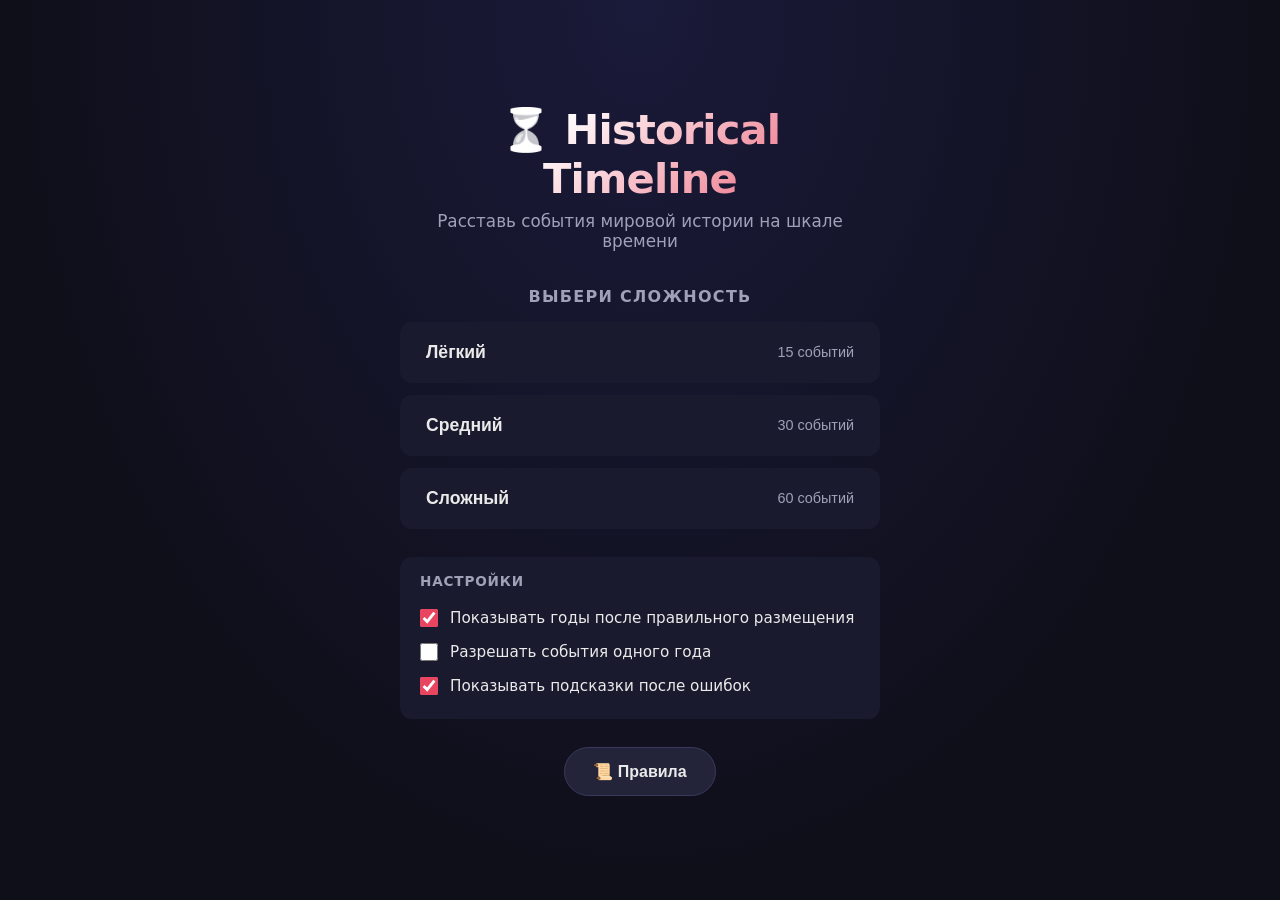
==== index.html @ 62ea7fa6 "Add quit-to-home button during game" ====
<!DOCTYPE html>
<html lang="ru">
<head>
  <meta charset="UTF-8" />
  <meta name="viewport" content="width=device-width, initial-scale=1.0, maximum-scale=1.0, user-scalable=no" />
  <title>Historical Timeline Challenge</title>
  <link rel="stylesheet" href="style.css" />
</head>
<body>
  <div id="app">
    <section id="start-screen" class="screen active">
      <div class="start-content">
        <h1 class="logo">⏳ Historical Timeline</h1>
        <p class="subtitle">Расставь события мировой истории на шкале времени</p>
        <div class="difficulty-select">
          <h2>Выбери сложность</h2>
          <div class="diff-buttons">
            <button class="diff-btn" data-count="15"><span class="diff-name">Лёгкий</span><span class="diff-count">15 событий</span></button>
            <button class="diff-btn" data-count="30"><span class="diff-name">Средний</span><span class="diff-count">30 событий</span></button>
            <button class="diff-btn" data-count="60"><span class="diff-name">Сложный</span><span class="diff-count">60 событий</span></button>
          </div>
        </div>
        <div class="settings-panel">
          <h3>Настройки</h3>
          <label class="setting-item"><input type="checkbox" id="setting-show-years" checked /><span>Показывать годы после правильного размещения</span></label>
          <label class="setting-item"><input type="checkbox" id="setting-allow-same-year" /><span>Разрешать события одного года</span></label>
          <label class="setting-item"><input type="checkbox" id="setting-show-tips" checked /><span>Показывать подсказки после ошибок</span></label>
        </div>
        <button id="btn-rules" class="btn-secondary">📜 Правила</button>
      </div>
    </section>

    <div id="tutorial-modal" class="modal tutorial-modal hidden">
      <div class="modal-content tutorial-modal-content">
        <h2 id="tutorial-title">Как играть</h2>
        <p id="tutorial-text">События нужно размещать на шкале относительно уже стоящих меток — левее (раньше) или правее (позже).</p>
        <p class="tut-hint" id="tutorial-hint">Сначала поставь точку отсчёта: «Рождение Христа» (год 0). Кликни по шкале или перетащи карточку.</p>
        <button id="btn-tutorial-ok" class="btn-primary">Понятно</button>
      </div>
    </div>

    <div id="rules-modal" class="modal hidden">
      <div class="modal-content">
        <h2>Правила игры</h2>
        <ol>
          <li>На шкале изначально стоит только <strong>0</strong> — рождение Христа (1 н.э.).</li>
          <li>Тебе дают события по одному. Размести каждое <strong>между</strong> уже существующими метками (или за крайними).</li>
          <li>Если год события действительно находится между соседями — оно закрепляется. Иначе — сгорает.</li>
          <li>Чем больше правильных событий, тем уже промежутки и сложнее попадать.</li>
          <li>В конце — статистика, очки и анализ сильных/слабых сторон.</li>
        </ol>
        <p class="tip">Совет: используй drag-and-drop или кликай по промежуткам на шкале.</p>
        <button id="btn-close-rules" class="btn-primary">Понятно</button>
      </div>
    </div>

    <section id="game-screen" class="screen">
      <header class="game-header">
        <button id="btn-quit" class="btn-quit" title="На главную" aria-label="На главную">← Главная</button>
        <div class="progress-info">
          <span id="progress-text">0 / 15</span>
          <div class="progress-bar"><div id="progress-fill"></div></div>
        </div>
        <div class="stats-mini">
          <span id="correct-count">✅ 0</span>
          <span id="streak-count">🔥 0</span>
          <span id="score-count">⭐ 0</span>
        </div>
      </header>
      <div class="timeline-wrapper">
        <div id="timeline" class="timeline"></div>
      </div>
      <div id="tip-toast" class="tip-toast hidden">
        <div class="tip-toast-inner">
          <img id="tip-image" class="tip-toast-image hidden" alt="" />
          <div class="tip-toast-body">
            <div class="tip-toast-year" id="tip-year"></div>
            <div class="tip-toast-title" id="tip-title"></div>
            <div class="tip-toast-text" id="tip-text"></div>
          </div>
        </div>
      </div>
      <div class="event-area">
        <div id="current-event" class="event-card">
          <div class="event-category" id="event-category"></div>
          <h2 id="event-title"></h2>
          <p id="event-desc"></p>
        </div>
        <div class="event-actions">
          <button id="btn-skip" class="btn-secondary">Пропустить (сгорит)</button>
        </div>
        <p class="hint" id="place-hint">Кликни по промежутку на шкале · на телефоне удерживай карточку, чтобы перетащить</p>
      </div>
    </section>

    <section id="result-screen" class="screen">
      <div class="result-content">
        <div id="victory-banner" class="victory-banner">
          <div class="banner-glow"></div>
          <h1 id="result-title">Отличная игра!</h1>
          <div class="big-score">
            <span id="final-score">0</span>
            <span class="score-label">очков</span>
          </div>
          <div class="accuracy-circle">
            <svg viewBox="0 0 100 100">
              <circle cx="50" cy="50" r="45" class="bg"></circle>
              <circle cx="50" cy="50" r="45" class="fg" id="accuracy-ring"></circle>
            </svg>
            <div class="accuracy-text">
              <span id="accuracy-percent">0%</span>
              <small>точность</small>
            </div>
          </div>
        </div>
        <div class="result-stats">
          <div class="stat-box"><span class="stat-value" id="stat-correct">0</span><span class="stat-label">правильно</span></div>
          <div class="stat-box"><span class="stat-value" id="stat-wrong">0</span><span class="stat-label">ошибок</span></div>
          <div class="stat-box"><span class="stat-value" id="stat-streak">0</span><span class="stat-label">макс. серия</span></div>
        </div>
        <div id="analysis-block" class="analysis-block hidden">
          <h3>📊 Твои сильные и слабые стороны</h3>
          <div id="analysis-content"></div>
        </div>
        <div class="result-timeline-section">
          <h3>Твоя шкала</h3>
          <div id="result-timeline" class="timeline result-mode"></div>
        </div>
        <div class="result-actions">
          <button id="btn-home" class="btn-secondary">🏠 На главную</button>
          <button id="btn-rematch" class="btn-primary">🔄 Реванш</button>
          <button id="btn-other-diff" class="btn-secondary">📶 Другая сложность</button>
        </div>
      </div>
    </section>
  </div>
  <script src="game.js"></script>
</body>
</html>
---- style.css ----
:root {
  --bg: #0f0f1a;
  --bg-card: #1a1a2e;
  --bg-elevated: #23233a;
  --accent: #e94560;
  --accent-glow: #ff6b81;
  --success: #00d68f;
  --warning: #ffaa00;
  --text: #eaeaea;
  --text-muted: #a0a0b8;
  --timeline-line: #3a3a5c;
  --marker: #4ecdc4;
  --zero: #e94560;
  --radius: 12px;
  --shadow: 0 8px 32px rgba(0,0,0,0.4);
  --font: 'Segoe UI', system-ui, -apple-system, sans-serif;
}
* { box-sizing: border-box; margin: 0; padding: 0; }
html, body { height: 100%; overflow: hidden; font-family: var(--font); background: var(--bg); color: var(--text); -webkit-tap-highlight-color: transparent; }
#app { height: 100%; display: flex; flex-direction: column; }
.screen { display: none; flex-direction: column; height: 100%; animation: fadeIn 0.35s ease; }
.screen.active { display: flex; }
@keyframes fadeIn { from { opacity: 0; transform: translateY(8px); } to { opacity: 1; transform: translateY(0); } }
#start-screen { justify-content: center; align-items: center; padding: 24px; background: radial-gradient(ellipse at top, #1a1a3a 0%, var(--bg) 70%); }
.start-content { max-width: 480px; width: 100%; text-align: center; }
.logo { font-size: clamp(1.8rem, 6vw, 2.6rem); font-weight: 800; letter-spacing: -0.02em; margin-bottom: 8px; background: linear-gradient(135deg, #fff 30%, var(--accent)); -webkit-background-clip: text; -webkit-text-fill-color: transparent; background-clip: text; }
.subtitle { color: var(--text-muted); margin-bottom: 36px; font-size: 1.05rem; }
.difficulty-select h2 { font-size: 1rem; font-weight: 600; color: var(--text-muted); margin-bottom: 16px; text-transform: uppercase; letter-spacing: 0.08em; }
.diff-buttons { display: flex; flex-direction: column; gap: 12px; margin-bottom: 28px; }
.diff-btn { background: var(--bg-card); border: 2px solid transparent; border-radius: var(--radius); padding: 18px 24px; color: var(--text); cursor: pointer; transition: all 0.2s; display: flex; justify-content: space-between; align-items: center; font-size: 1.1rem; }
.diff-btn:hover, .diff-btn:focus { border-color: var(--accent); background: var(--bg-elevated); transform: translateY(-2px); box-shadow: var(--shadow); }
.diff-btn .diff-name { font-weight: 700; }
.diff-btn .diff-count { color: var(--text-muted); font-size: 0.9rem; }
.settings-panel { background: var(--bg-card); border-radius: var(--radius); padding: 16px 20px; margin-bottom: 20px; text-align: left; }
.settings-panel h3 { font-size: 0.85rem; color: var(--text-muted); margin-bottom: 12px; text-transform: uppercase; letter-spacing: 0.06em; }
.setting-item { display: flex; align-items: center; gap: 12px; padding: 8px 0; cursor: pointer; font-size: 0.95rem; }
.setting-item input { width: 18px; height: 18px; accent-color: var(--accent); }
.btn-primary, .btn-secondary { border: none; border-radius: 50px; padding: 14px 28px; font-size: 1rem; font-weight: 600; cursor: pointer; transition: all 0.2s; }
.btn-primary { background: linear-gradient(135deg, var(--accent), var(--accent-glow)); color: white; box-shadow: 0 4px 20px rgba(233, 69, 96, 0.4); }
.btn-primary:hover { transform: translateY(-2px); box-shadow: 0 6px 28px rgba(233, 69, 96, 0.55); }
.btn-secondary { background: var(--bg-elevated); color: var(--text); border: 1px solid #3a3a5c; }
.btn-secondary:hover { background: #2a2a45; }
#btn-rules { margin-top: 8px; }
.modal { position: fixed; inset: 0; background: rgba(0,0,0,0.75); display: flex; align-items: center; justify-content: center; z-index: 100; padding: 20px; }
.modal.hidden { display: none; }
.modal-content { background: var(--bg-card); border-radius: 16px; padding: 28px; max-width: 420px; width: 100%; box-shadow: var(--shadow); }
.modal-content h2 { margin-bottom: 16px; }
.modal-content ol { padding-left: 20px; margin-bottom: 16px; line-height: 1.6; color: var(--text-muted); }
.modal-content li { margin-bottom: 8px; }
.modal-content .tip { font-size: 0.9rem; color: var(--marker); margin-bottom: 20px; }
#game-screen { background: var(--bg); }
.game-header { display: flex; justify-content: space-between; align-items: center; padding: 12px 16px; background: var(--bg-card); border-bottom: 1px solid #2a2a45; flex-shrink: 0; gap: 12px; }
.progress-info { flex: 1; }
#progress-text { font-size: 0.85rem; color: var(--text-muted); }
.progress-bar { height: 6px; background: #2a2a45; border-radius: 3px; margin-top: 6px; overflow: hidden; }
#progress-fill { height: 100%; background: linear-gradient(90deg, var(--accent), var(--accent-glow)); border-radius: 3px; width: 0%; transition: width 0.3s; }
.stats-mini { display: flex; gap: 12px; font-size: 0.9rem; white-space: nowrap; }
.timeline-wrapper { flex: 1; overflow-x: auto; overflow-y: hidden; padding: 40px 0 20px; position: relative; -webkit-overflow-scrolling: touch; }
.timeline { display: flex; align-items: flex-end; min-height: 160px; padding: 0 40px 50px; position: relative; min-width: 100%; }
.timeline::before { content: ''; position: absolute; left: 0; right: 0; bottom: 50px; height: 3px; background: var(--timeline-line); }
.marker { display: flex; flex-direction: column; align-items: center; min-width: 90px; position: relative; z-index: 2; flex-shrink: 0; }
.marker-dot { width: 16px; height: 16px; border-radius: 50%; background: var(--marker); border: 3px solid var(--bg); box-shadow: 0 0 0 2px var(--marker); margin-bottom: 8px; }
.marker.zero .marker-dot { background: var(--zero); box-shadow: 0 0 0 2px var(--zero); }
.marker-year { font-size: 0.75rem; font-weight: 700; color: var(--marker); margin-bottom: 4px; }
.marker.zero .marker-year { color: var(--zero); }
.marker-title { font-size: 0.7rem; color: var(--text-muted); text-align: center; max-width: 100px; line-height: 1.25; }
.gap { flex: 1; min-width: 48px; height: 80px; position: relative; cursor: pointer; flex-shrink: 0; }
.gap::after { content: ''; position: absolute; left: 50%; bottom: 0; transform: translateX(-50%); width: 28px; height: 28px; border: 2px dashed #4a4a6a; border-radius: 50%; transition: all 0.2s; }
.gap:hover::after, .gap.drag-over::after { border-color: var(--accent); background: rgba(233, 69, 96, 0.15); box-shadow: 0 0 20px rgba(233, 69, 96, 0.3); }
.gap.correct-flash::after { border-color: var(--success); background: rgba(0, 214, 143, 0.25); animation: pulse 0.4s; }
@keyframes pulse { 0%, 100% { transform: translateX(-50%) scale(1); } 50% { transform: translateX(-50%) scale(1.3); } }
.event-area { flex-shrink: 0; padding: 16px; background: var(--bg-card); border-top: 1px solid #2a2a45; display: flex; flex-direction: column; align-items: center; gap: 12px; }
.event-card { background: var(--bg-elevated); border-radius: var(--radius); padding: 20px 24px; max-width: 480px; width: 100%; box-shadow: var(--shadow); border: 1px solid #3a3a5c; cursor: grab; transition: transform 0.15s, box-shadow 0.15s; user-select: none; touch-action: none; }
.event-card:active, .event-card.dragging { cursor: grabbing; transform: scale(1.03); box-shadow: 0 12px 40px rgba(0,0,0,0.5); border-color: var(--accent); }
.event-card.burn { animation: burn 1.15s forwards; pointer-events: none; position: relative; overflow: visible; }
.event-card.burn .flames { position: absolute; inset: -30px -20px -10px -20px; pointer-events: none; z-index: 12; overflow: visible; }
.event-card.burn .flame-particle { position: absolute; bottom: 10%; font-size: 1.1rem; opacity: 0; animation: particleRise 1.1s ease-out forwards; filter: drop-shadow(0 0 4px #ff4500); }
@keyframes burn { 0% { opacity: 1; transform: scale(1) rotate(0deg); filter: none; box-shadow: 0 8px 32px rgba(0,0,0,0.4); } 20% { transform: scale(1.03) rotate(-0.5deg); filter: brightness(1.4) sepia(0.3) hue-rotate(-10deg); box-shadow: 0 0 25px rgba(255,80,0,0.5); } 45% { opacity: 0.85; transform: scale(1.06) rotate(1.5deg); filter: brightness(1.9) sepia(0.7) hue-rotate(-20deg) saturate(1.4); box-shadow: 0 0 45px rgba(255,50,0,0.85); } 75% { opacity: 0.4; transform: scale(0.9) rotate(-2deg) translateY(-20px); filter: brightness(2.4) sepia(1) hue-rotate(-30deg); box-shadow: 0 0 55px #ff3300; } 100% { opacity: 0; transform: scale(0.35) rotate(4deg) translateY(-90px); filter: brightness(3) sepia(1); box-shadow: none; } }
@keyframes particleRise { 0% { opacity: 0; transform: translateY(0) scale(0.4) rotate(0deg); } 15% { opacity: 1; transform: translateY(-10px) scale(1) rotate(-10deg); } 100% { opacity: 0; transform: translateY(-120px) scale(0.6) rotate(25deg); } }
.event-category { display: inline-block; font-size: 0.7rem; font-weight: 700; text-transform: uppercase; letter-spacing: 0.06em; padding: 3px 10px; border-radius: 20px; background: rgba(78, 205, 196, 0.15); color: var(--marker); margin-bottom: 10px; }
.event-card h2 { font-size: 1.15rem; margin-bottom: 8px; line-height: 1.3; }
.event-card p { font-size: 0.9rem; color: var(--text-muted); line-height: 1.45; }
.event-actions { display: flex; gap: 12px; }
.hint { font-size: 0.8rem; color: var(--text-muted); opacity: 0.7; }
#result-screen { overflow-y: auto; padding: 24px 16px 40px; background: radial-gradient(ellipse at top, #1a1a3a 0%, var(--bg) 60%); }
.result-content { max-width: 560px; margin: 0 auto; text-align: center; }
.victory-banner { position: relative; padding: 32px 20px; margin-bottom: 28px; }
.banner-glow { position: absolute; inset: -20px; background: radial-gradient(circle, rgba(233,69,96,0.15) 0%, transparent 70%); pointer-events: none; }
.big-score { font-size: 3.5rem; font-weight: 800; line-height: 1; margin: 12px 0; background: linear-gradient(135deg, #fff, var(--accent)); -webkit-background-clip: text; -webkit-text-fill-color: transparent; background-clip: text; }
.score-label { font-size: 1rem; color: var(--text-muted); display: block; margin-top: -4px; }
.accuracy-circle { width: 110px; height: 110px; margin: 20px auto; position: relative; }
.accuracy-circle svg { width: 100%; height: 100%; transform: rotate(-90deg); }
.accuracy-circle .bg { fill: none; stroke: #2a2a45; stroke-width: 8; }
.accuracy-circle .fg { fill: none; stroke: var(--success); stroke-width: 8; stroke-linecap: round; stroke-dasharray: 283; stroke-dashoffset: 283; transition: stroke-dashoffset 1s ease; }
.accuracy-text { position: absolute; inset: 0; display: flex; flex-direction: column; align-items: center; justify-content: center; }
.accuracy-text span { font-size: 1.4rem; font-weight: 700; }
.accuracy-text small { font-size: 0.7rem; color: var(--text-muted); }
.result-stats { display: flex; justify-content: center; gap: 24px; margin-bottom: 24px; }
.stat-box { background: var(--bg-card); border-radius: var(--radius); padding: 14px 20px; min-width: 90px; }
.stat-value { display: block; font-size: 1.6rem; font-weight: 700; }
.stat-label { font-size: 0.75rem; color: var(--text-muted); }
.analysis-block { background: var(--bg-card); border-radius: var(--radius); padding: 16px 20px; margin-bottom: 24px; text-align: left; }
.analysis-block h3 { margin-bottom: 12px; font-size: 1rem; }
.analysis-block.hidden { display: none; }
.analysis-item { padding: 8px 0; font-size: 0.95rem; line-height: 1.4; }
.analysis-item.strong { color: var(--success); }
.analysis-item.weak { color: var(--warning); }
.result-timeline-section { margin-bottom: 28px; }
.result-timeline-section h3 { margin-bottom: 12px; font-size: 1rem; color: var(--text-muted); }
.result-mode { overflow-x: auto; padding: 20px 40px 50px; background: var(--bg-card); border-radius: var(--radius); min-height: 140px; }
.result-mode::before { bottom: 50px; }
.result-actions { display: flex; gap: 12px; justify-content: center; flex-wrap: wrap; }
@media (max-width: 480px) { .logo { font-size: 1.7rem; } .diff-btn { padding: 14px 18px; } .event-card { padding: 16px; } .event-card h2 { font-size: 1.05rem; } .big-score { font-size: 2.8rem; } .marker { min-width: 72px; } .marker-title { max-width: 80px; font-size: 0.65rem; } }
.victory-banner.celebrate::before { content: '🎉'; position: absolute; font-size: 2rem; animation: confetti 1.5s ease-out forwards; left: 20%; top: 0; }
.victory-banner.celebrate::after { content: '✨'; position: absolute; font-size: 1.8rem; animation: confetti 1.8s ease-out 0.2s forwards; right: 20%; top: 10%; }
@keyframes confetti { 0% { opacity: 1; transform: translateY(0) rotate(0); } 100% { opacity: 0; transform: translateY(80px) rotate(40deg); } }

/* Tutorial modal */
.tutorial-modal .tutorial-modal-content { max-width: 380px; text-align: center; }
.tutorial-modal .tutorial-modal-content h2 { margin-bottom: 12px; font-size: 1.35rem; }
.tutorial-modal .tutorial-modal-content p { font-size: 0.95rem; line-height: 1.5; color: var(--text); margin-bottom: 10px; }
.tutorial-modal .tut-hint { color: var(--marker) !important; font-size: 0.88rem !important; margin-bottom: 20px !important; }
.tutorial-modal.success .modal-content { border-color: var(--success); box-shadow: 0 0 0 2px rgba(0,214,143,0.35); }

/* Tip toast */
.tip-toast.hidden { display: none; }
.tip-toast {
  position: fixed; left: 50%; bottom: 24%; transform: translateX(-50%) translateY(12px); z-index: 80;
  background: var(--bg-elevated); border: 1px solid #4a4a6a; border-left: 4px solid var(--warning);
  border-radius: 14px; padding: 0; max-width: min(440px, calc(100% - 20px)); width: max-content;
  box-shadow: 0 16px 48px rgba(0,0,0,0.6); animation: tipIn 0.3s ease forwards; pointer-events: none;
  overflow: hidden;
}
.tip-toast.show-out { animation: tipOut 0.35s ease forwards; }
.tip-toast-inner { display: flex; gap: 0; align-items: stretch; }
.tip-toast-image { width: 110px; min-width: 110px; object-fit: cover; display: block; background: #1a1a2e; }
.tip-toast-image.hidden { display: none; }
.tip-toast-body { padding: 14px 16px; flex: 1; min-width: 0; }
.tip-toast-year { font-weight: 800; font-size: 0.9rem; color: var(--warning); margin-bottom: 2px; letter-spacing: 0.02em; }
.tip-toast-title { font-weight: 700; font-size: 0.95rem; color: var(--text); margin-bottom: 6px; line-height: 1.3; }
.tip-toast-text { font-size: 0.86rem; color: var(--text-muted); line-height: 1.45; }
@keyframes tipIn { from { opacity: 0; transform: translateX(-50%) translateY(18px); } to { opacity: 1; transform: translateX(-50%) translateY(0); } }
@keyframes tipOut { from { opacity: 1; transform: translateX(-50%) translateY(0); } to { opacity: 0; transform: translateX(-50%) translateY(10px); } }
@media (max-width: 480px) {
  .tip-toast-inner { flex-direction: column; }
  .tip-toast-image { width: 100%; min-width: 0; height: 120px; }
}

/* Mobile long-press drag */
.drag-ghost {
  position: fixed; z-index: 100; pointer-events: none; opacity: 0.92;
  transform: scale(0.92) rotate(-2deg); box-shadow: 0 16px 48px rgba(0,0,0,0.6);
  border: 2px solid var(--accent) !important; max-width: 280px; width: 70vw;
  background: var(--bg-elevated); border-radius: var(--radius); padding: 14px 16px; color: var(--text);
}
.event-card.ready-to-drag { border-color: var(--accent); box-shadow: 0 0 0 3px rgba(233,69,96,0.35); transform: scale(1.02); }
.event-card.long-press-active { opacity: 0.55; }
.timeline-wrapper { position: relative; }
@media (max-width: 640px) {
  .hint { font-size: 0.75rem; text-align: center; padding: 0 8px; }
  .tip-toast { bottom: 32%; }
}
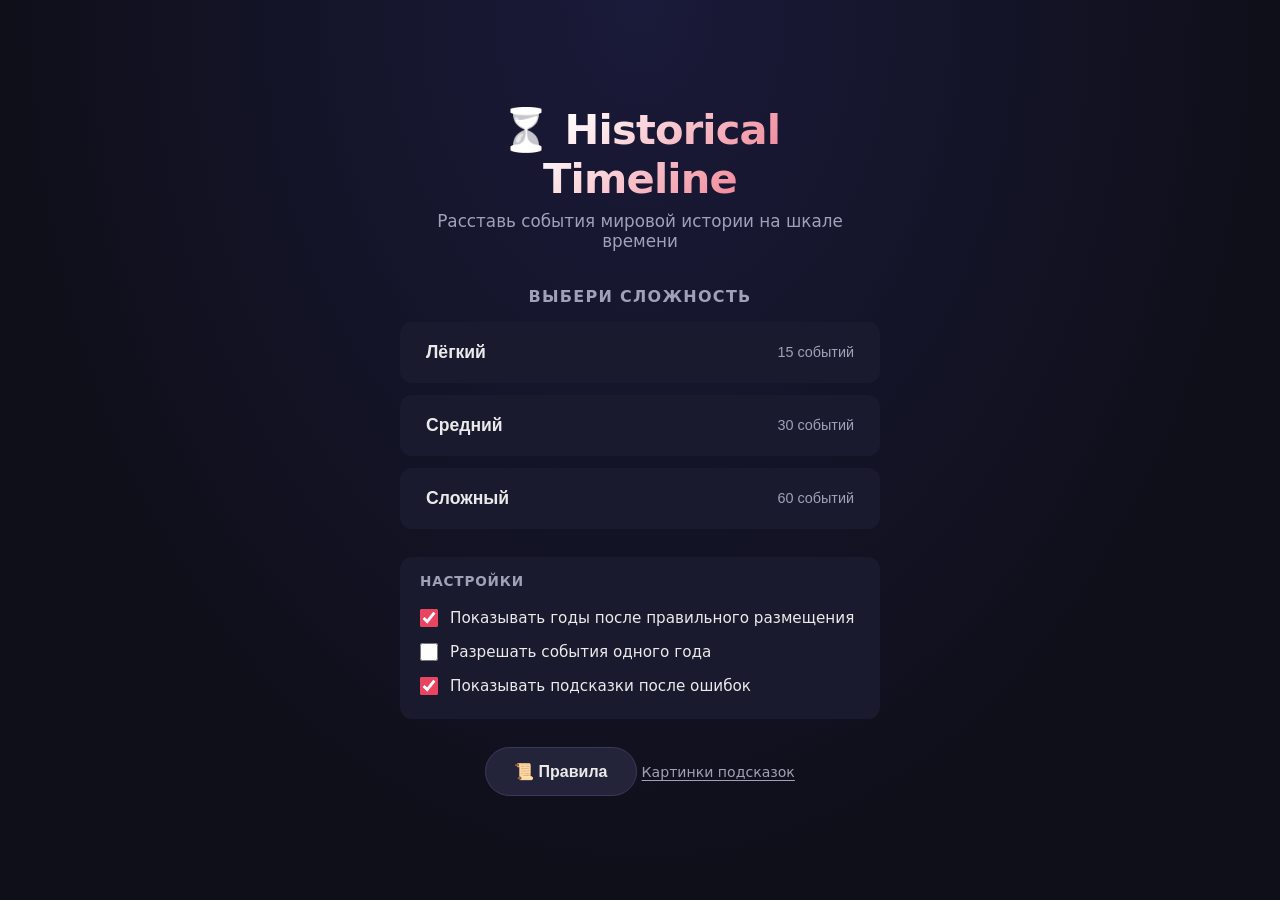
==== commit ab21eedd: "Give every tip its own local picture Stop using category fallbacks (the Earth photo on technology ca" ====
--- a/index.html
+++ b/index.html
@@ -5,6 +5,7 @@
   <meta name="viewport" content="width=device-width, initial-scale=1.0, maximum-scale=1.0, user-scalable=no" />
   <title>Historical Timeline Challenge</title>
   <link rel="stylesheet" href="style.css" />
+  <link rel="stylesheet" href="layout-fix.css" />
 </head>
 <body>
   <div id="app">
@@ -27,6 +28,7 @@
           <label class="setting-item"><input type="checkbox" id="setting-show-tips" checked /><span>Показывать подсказки после ошибок</span></label>
         </div>
         <button id="btn-rules" class="btn-secondary">📜 Правила</button>
+        <a class="gallery-link" href="gallery.html">Картинки подсказок</a>
       </div>
     </section>
 
@@ -77,11 +79,12 @@
             <div class="tip-toast-year" id="tip-year"></div>
             <div class="tip-toast-title" id="tip-title"></div>
             <div class="tip-toast-text" id="tip-text"></div>
+            <div class="tip-toast-dismiss">Нажми в любом месте, чтобы продолжить</div>
           </div>
         </div>
       </div>
-      <div class="event-area">
-        <div id="current-event" class="event-card">
+      <div class="event-area current-event-panel">
+        <div class="event-card" id="current-event">
           <div class="event-category" id="event-category"></div>
           <h2 id="event-title"></h2>
           <p id="event-desc"></p>
--- a/style.css
+++ b/style.css
@@ -49,7 +49,13 @@
 .modal-content li { margin-bottom: 8px; }
 .modal-content .tip { font-size: 0.9rem; color: var(--marker); margin-bottom: 20px; }
 #game-screen { background: var(--bg); }
-.game-header { display: flex; justify-content: space-between; align-items: center; padding: 12px 16px; background: var(--bg-card); border-bottom: 1px solid #2a2a45; flex-shrink: 0; gap: 12px; }
+.game-header { display: flex; justify-content: space-between; align-items: center; padding: 12px 16px; background: var(--bg-card); border-bottom: 1px solid #2a2a45; flex-shrink: 0; gap: 10px; }
+.btn-quit {
+  flex-shrink: 0; background: transparent; border: 1px solid #3a3a5c; color: var(--text-muted);
+  border-radius: 20px; padding: 6px 12px; font-size: 0.8rem; font-weight: 600; cursor: pointer;
+  transition: all 0.15s; white-space: nowrap;
+}
+.btn-quit:hover, .btn-quit:active { border-color: var(--accent); color: var(--text); background: rgba(233, 69, 96, 0.12); }
 .progress-info { flex: 1; }
 #progress-text { font-size: 0.85rem; color: var(--text-muted); }
 .progress-bar { height: 6px; background: #2a2a45; border-radius: 3px; margin-top: 6px; overflow: hidden; }
@@ -110,43 +116,38 @@
 .result-mode { overflow-x: auto; padding: 20px 40px 50px; background: var(--bg-card); border-radius: var(--radius); min-height: 140px; }
 .result-mode::before { bottom: 50px; }
 .result-actions { display: flex; gap: 12px; justify-content: center; flex-wrap: wrap; }
-@media (max-width: 480px) { .logo { font-size: 1.7rem; } .diff-btn { padding: 14px 18px; } .event-card { padding: 16px; } .event-card h2 { font-size: 1.05rem; } .big-score { font-size: 2.8rem; } .marker { min-width: 72px; } .marker-title { max-width: 80px; font-size: 0.65rem; } }
+@media (max-width: 480px) { .logo { font-size: 1.7rem; } .diff-btn { padding: 14px 18px; } .event-card { padding: 16px; } .event-card h2 { font-size: 1.05rem; } .big-score { font-size: 2.8rem; } .marker { min-width: 72px; } .marker-title { max-width: 80px; font-size: 0.65rem; } .btn-quit { padding: 6px 10px; font-size: 0.75rem; } }
 .victory-banner.celebrate::before { content: '🎉'; position: absolute; font-size: 2rem; animation: confetti 1.5s ease-out forwards; left: 20%; top: 0; }
 .victory-banner.celebrate::after { content: '✨'; position: absolute; font-size: 1.8rem; animation: confetti 1.8s ease-out 0.2s forwards; right: 20%; top: 10%; }
 @keyframes confetti { 0% { opacity: 1; transform: translateY(0) rotate(0); } 100% { opacity: 0; transform: translateY(80px) rotate(40deg); } }
-
-/* Tutorial modal */
 .tutorial-modal .tutorial-modal-content { max-width: 380px; text-align: center; }
 .tutorial-modal .tutorial-modal-content h2 { margin-bottom: 12px; font-size: 1.35rem; }
 .tutorial-modal .tutorial-modal-content p { font-size: 0.95rem; line-height: 1.5; color: var(--text); margin-bottom: 10px; }
 .tutorial-modal .tut-hint { color: var(--marker) !important; font-size: 0.88rem !important; margin-bottom: 20px !important; }
 .tutorial-modal.success .modal-content { border-color: var(--success); box-shadow: 0 0 0 2px rgba(0,214,143,0.35); }
-
-/* Tip toast */
 .tip-toast.hidden { display: none; }
 .tip-toast {
   position: fixed; left: 50%; bottom: 24%; transform: translateX(-50%) translateY(12px); z-index: 80;
   background: var(--bg-elevated); border: 1px solid #4a4a6a; border-left: 4px solid var(--warning);
   border-radius: 14px; padding: 0; max-width: min(440px, calc(100% - 20px)); width: max-content;
-  box-shadow: 0 16px 48px rgba(0,0,0,0.6); animation: tipIn 0.3s ease forwards; pointer-events: none;
+  box-shadow: 0 16px 48px rgba(0,0,0,0.6); animation: tipIn 0.3s ease forwards; pointer-events: auto; cursor: pointer;
   overflow: hidden;
 }
 .tip-toast.show-out { animation: tipOut 0.35s ease forwards; }
 .tip-toast-inner { display: flex; gap: 0; align-items: stretch; }
-.tip-toast-image { width: 110px; min-width: 110px; object-fit: cover; display: block; background: #1a1a2e; }
+.tip-toast-image { width: 120px; min-width: 120px; height: 120px; object-fit: contain; object-position: center; display: block; background: #f3efe6; box-sizing: border-box; padding: 6px; }
 .tip-toast-image.hidden { display: none; }
 .tip-toast-body { padding: 14px 16px; flex: 1; min-width: 0; }
 .tip-toast-year { font-weight: 800; font-size: 0.9rem; color: var(--warning); margin-bottom: 2px; letter-spacing: 0.02em; }
 .tip-toast-title { font-weight: 700; font-size: 0.95rem; color: var(--text); margin-bottom: 6px; line-height: 1.3; }
 .tip-toast-text { font-size: 0.86rem; color: var(--text-muted); line-height: 1.45; }
+.tip-toast-dismiss { margin-top: 10px; font-size: 0.75rem; color: var(--text-muted); opacity: 0.65; font-style: italic; }
 @keyframes tipIn { from { opacity: 0; transform: translateX(-50%) translateY(18px); } to { opacity: 1; transform: translateX(-50%) translateY(0); } }
 @keyframes tipOut { from { opacity: 1; transform: translateX(-50%) translateY(0); } to { opacity: 0; transform: translateX(-50%) translateY(10px); } }
 @media (max-width: 480px) {
   .tip-toast-inner { flex-direction: column; }
-  .tip-toast-image { width: 100%; min-width: 0; height: 120px; }
+  .tip-toast-image { width: 100%; min-width: 0; height: 160px; }
 }
-
-/* Mobile long-press drag */
 .drag-ghost {
   position: fixed; z-index: 100; pointer-events: none; opacity: 0.92;
   transform: scale(0.92) rotate(-2deg); box-shadow: 0 16px 48px rgba(0,0,0,0.6);
@@ -160,3 +161,6 @@
   .hint { font-size: 0.75rem; text-align: center; padding: 0 8px; }
   .tip-toast { bottom: 32%; }
 }
+
+.gallery-link { display: inline-block; margin-top: 16px; color: var(--text-muted); font-size: 0.88rem; text-decoration: underline; text-underline-offset: 3px; }
+.gallery-link:hover { color: var(--text); }
--- a/layout-fix.css
+++ b/layout-fix.css
@@ -0,0 +1,19 @@
+/* Fix: center event card panel during gameplay */
+.event-area, .current-event-panel {
+  flex-shrink: 0 !important;
+  width: 100% !important;
+  padding: 16px !important;
+  background: var(--bg-card) !important;
+  border-top: 1px solid #2a2a45 !important;
+  display: flex !important;
+  flex-direction: column !important;
+  align-items: center !important;
+  justify-content: center !important;
+  gap: 12px !important;
+  text-align: center !important;
+}
+.event-area .event-card, .current-event-panel .event-card {
+  margin-left: auto;
+  margin-right: auto;
+}
+.event-area .hint, .current-event-panel .hint { text-align: center; width: 100%; }
